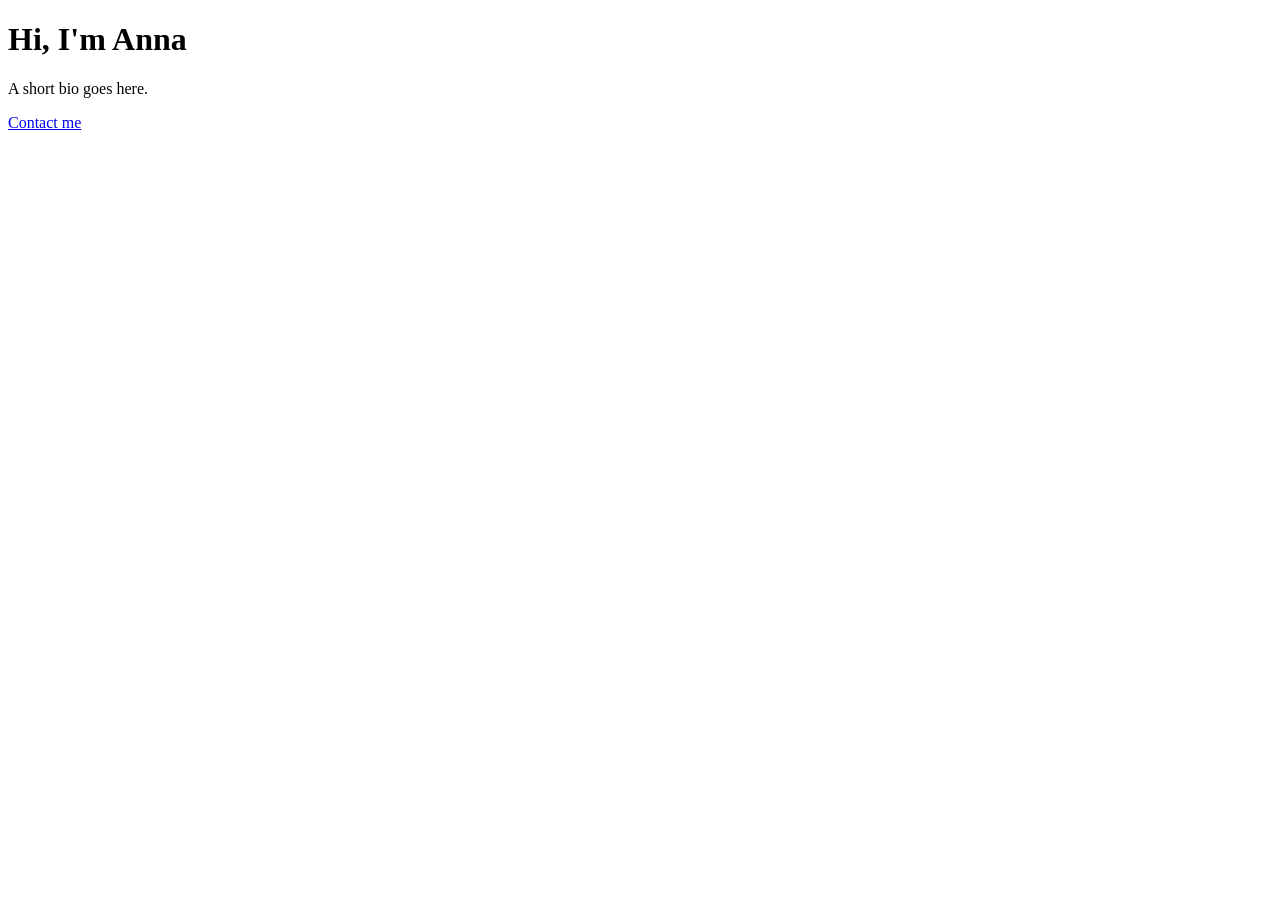
==== index.html @ ce901ad3 "Initial site" ====
<!doctype html>
<html lang="en">
<head>
  <meta charset="utf-8">
  <meta name="viewport" content="width=device-width, initial-scale=1">
  <title>Anna Mergoni</title>
</head>
<body>
  <h1>Hi, I'm Anna</h1>
  <p>A short bio goes here.</p>
  <a href="mailto:anna.mergoni@kuleuven.be">Contact me</a>
</body>
</html>
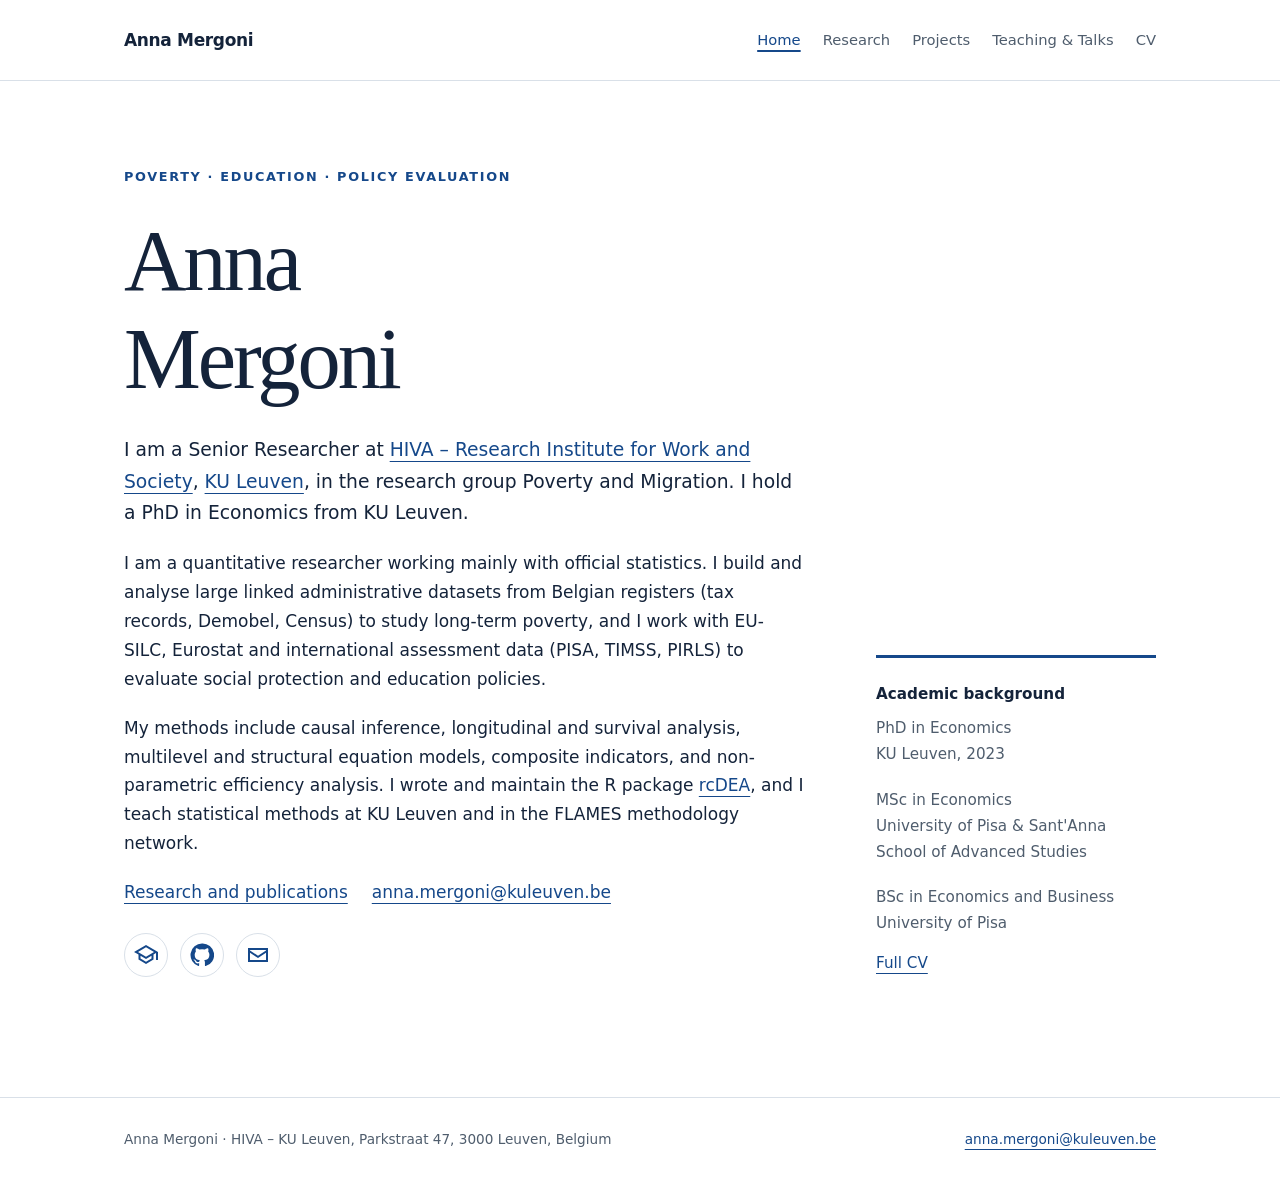
==== commit 45d725ed: "New academic website" ====
--- a/index.html
+++ b/index.html
@@ -1,13 +1,97 @@
-<!doctype html>
+<!DOCTYPE html>
 <html lang="en">
 <head>
   <meta charset="utf-8">
   <meta name="viewport" content="width=device-width, initial-scale=1">
   <title>Anna Mergoni</title>
+  <meta name="description" content="Anna Mergoni, Senior Researcher at HIVA – KU Leuven: poverty, social protection, education policy and efficiency analysis.">
+  <link href="style.css" rel="stylesheet">
 </head>
+
 <body>
-  <h1>Hi, I'm Anna</h1>
-  <p>A short bio goes here.</p>
-  <a href="mailto:anna.mergoni@kuleuven.be">Contact me</a>
+  <a class="skip" href="#main">Skip to content</a>
+
+  <header>
+    <div class="wrap bar">
+      <a class="name" href="index.html">Anna Mergoni</a>
+      <nav aria-label="Main navigation">
+        <a href="index.html" aria-current="page">Home</a>
+        <a href="research.html">Research</a>
+        <a href="projects.html">Projects</a>
+        <a href="teaching.html">Teaching &amp; Talks</a>
+        <a href="cv.html">CV</a>
+      </nav>
+    </div>
+  </header>
+
+  <main class="wrap" id="main">
+    <section class="hero">
+      <div>
+        <p class="eyebrow">Poverty · Education · Policy evaluation</p>
+
+        <h1>Anna<br>Mergoni</h1>
+
+        <p class="intro">
+          I am a Senior Researcher at
+          <a href="https://hiva.kuleuven.be/en/stafflist/00125884">HIVA – Research Institute for Work and Society</a>,
+          <a href="https://www.kuleuven.be/english/">KU Leuven</a>, in the research group Poverty and Migration.
+          I hold a PhD in Economics from KU Leuven.
+        </p>
+
+        <p>
+          I am a quantitative researcher working mainly with official statistics. I build and analyse
+          large linked administrative datasets from Belgian registers (tax records, Demobel, Census)
+          to study long-term poverty, and I work with EU-SILC, Eurostat and international assessment
+          data (PISA, TIMSS, PIRLS) to evaluate social protection and education policies.
+        </p>
+
+        <p>
+          My methods include causal inference, longitudinal and survival analysis, multilevel and
+          structural equation models, composite indicators, and non-parametric efficiency analysis.
+          I wrote and maintain the R package
+          <a href="https://cran.r-project.org/package=rcDEA">rcDEA</a>, and I teach statistical methods
+          at KU Leuven and in the FLAMES methodology network.
+        </p>
+
+        <div class="cta">
+          <a href="research.html">Research and publications</a>
+          <a href="mailto:anna.mergoni@kuleuven.be">anna.mergoni@kuleuven.be</a>
+        </div>
+
+        <nav class="profiles" aria-label="Academic profiles">
+          <a class="profile-icon" href="https://scholar.google.com/citations?user=0TyeB5MAAAAJ" aria-label="Google Scholar profile" title="Google Scholar">
+            <svg viewBox="0 0 24 24" aria-hidden="true" focusable="false">
+              <path d="M12 2 0 9l4.5 2.6v5L12 21l7.5-4.4v-5L22 10.1V17h2V9L12 2Zm0 2.3L20 9l-8 4.7L4 9l8-4.7Zm-5.5 8.5 5.5 3.2 5.5-3.2v2.7L12 18.7l-5.5-3.2v-2.7Z"/>
+            </svg>
+          </a>
+          <a class="profile-icon" href="https://github.com/amergoni" aria-label="GitHub profile" title="GitHub">
+            <svg viewBox="0 0 24 24" aria-hidden="true" focusable="false">
+              <path d="M12 .5a11.5 11.5 0 0 0-3.64 22.41c.58.1.79-.25.79-.56v-2c-3.2.7-3.88-1.37-3.88-1.37-.52-1.33-1.28-1.69-1.28-1.69-1.05-.71.08-.7.08-.7 1.16.08 1.77 1.19 1.77 1.19 1.03 1.77 2.7 1.26 3.36.96.1-.75.4-1.26.73-1.55-2.55-.29-5.24-1.28-5.24-5.68 0-1.26.45-2.28 1.19-3.09-.12-.29-.52-1.46.11-3.05 0 0 .97-.31 3.17 1.18a11 11 0 0 1 5.77 0c2.2-1.49 3.17-1.18 3.17-1.18.63 1.59.23 2.76.11 3.05.74.81 1.19 1.83 1.19 3.09 0 4.41-2.69 5.39-5.25 5.67.41.36.78 1.06.78 2.14v3.17c0 .31.21.67.8.56A11.5 11.5 0 0 0 12 .5Z"/>
+            </svg>
+          </a>
+          <a class="profile-icon" href="mailto:anna.mergoni@kuleuven.be" aria-label="Email" title="Email">
+            <svg viewBox="0 0 24 24" aria-hidden="true" focusable="false">
+              <path d="M2 5h20v14H2V5Zm2 2v.4l8 5.3 8-5.3V7H4Zm16 2.8-8 5.3-8-5.3V17h16V9.8Z"/>
+            </svg>
+          </a>
+        </nav>
+      </div>
+
+      <aside>
+        <strong>Academic background</strong>
+        <p>PhD in Economics<br>KU Leuven, 2023</p>
+        <p>MSc in Economics<br>University of Pisa &amp; Sant'Anna School of Advanced Studies</p>
+        <p>BSc in Economics and Business<br>University of Pisa</p>
+        <a href="cv.html">Full CV</a>
+      </aside>
+    </section>
+  </main>
+
+  <footer>
+    <div class="wrap">
+      <span>Anna Mergoni · HIVA – KU Leuven, Parkstraat 47, 3000 Leuven, Belgium</span>
+      <a href="mailto:anna.mergoni@kuleuven.be">anna.mergoni@kuleuven.be</a>
+    </div>
+  </footer>
 </body>
 </html>
--- a/style.css
+++ b/style.css
@@ -0,0 +1,177 @@
+/* Anna Mergoni — personal academic website */
+
+:root {
+  --ink: #14233a;
+  --muted: #4f5d6d;
+  --accent: #15488a;
+  --line: #d9e0e8;
+  --pale: #f1f5fa;
+  --paper: #ffffff;
+}
+
+* { box-sizing: border-box; }
+
+html { scroll-behavior: smooth; scroll-padding-top: 100px; }
+
+body {
+  margin: 0;
+  color: var(--ink);
+  background: var(--paper);
+  font: 17px/1.7 system-ui, -apple-system, BlinkMacSystemFont, "Segoe UI", sans-serif;
+}
+
+a { color: var(--accent); text-underline-offset: 5px; }
+a:hover { color: var(--ink); }
+a:focus-visible, summary:focus-visible { outline: 3px solid var(--accent); outline-offset: 6px; }
+
+h1, h2, h3, p { margin-top: 0; }
+h1, h2, h3 { font-family: Georgia, "Times New Roman", serif; font-weight: 400; line-height: 1.14; }
+h1 { font-size: clamp(3rem, 7vw, 5.4rem); letter-spacing: -.035em; margin-bottom: 25px; }
+h2 { font-size: clamp(1.8rem, 3.5vw, 2.5rem); letter-spacing: -.02em; margin-bottom: 18px; }
+h3 { font-size: 1.5rem; margin-bottom: 12px; }
+p { margin-bottom: 20px; }
+
+.wrap { max-width: 1120px; margin: auto; padding: 0 44px; }
+
+.skip { position: absolute; top: -100px; }
+.skip:focus { top: 10px; z-index: 10; background: #fff; padding: 10px; }
+
+/* Header */
+header {
+  background: rgba(255, 255, 255, .97);
+  border-bottom: 1px solid var(--line);
+  position: sticky;
+  top: 0;
+  z-index: 5;
+}
+.bar { display: flex; justify-content: space-between; align-items: center; gap: 20px; min-height: 80px; }
+.name { font-weight: 650; letter-spacing: -.02em; color: var(--ink); text-decoration: none; }
+nav { display: flex; gap: 22px; flex-wrap: wrap; }
+nav a { font-size: .92rem; text-decoration: none; color: var(--muted); }
+nav a:hover { text-decoration: underline; }
+nav a[aria-current=page] { color: var(--accent); text-decoration: underline; text-decoration-thickness: 2px; }
+
+/* Home */
+.hero { padding: 85px 0 80px; display: grid; grid-template-columns: 1fr 280px; gap: 70px; }
+.eyebrow {
+  color: var(--accent);
+  font-size: .8rem;
+  letter-spacing: .13em;
+  text-transform: uppercase;
+  font-weight: 650;
+  margin-bottom: 24px;
+}
+.intro { font-size: 1.17rem; max-width: 700px; }
+.hero > div > p { max-width: 700px; }
+.hero aside {
+  align-self: end;
+  border-top: 3px solid var(--accent);
+  padding-top: 24px;
+  color: var(--muted);
+  font-size: .95rem;
+}
+.hero aside strong { display: block; color: var(--ink); margin-bottom: 8px; font-weight: 600; }
+.hero aside p:last-of-type { margin-bottom: 14px; }
+.cta { display: flex; gap: 24px; flex-wrap: wrap; }
+
+.profiles { display: flex; align-items: center; gap: 12px; margin-top: 26px; }
+.profile-icon {
+  display: inline-flex;
+  align-items: center;
+  justify-content: center;
+  width: 44px;
+  height: 44px;
+  border: 1px solid var(--line);
+  border-radius: 50%;
+  color: var(--accent);
+  text-decoration: none;
+  transition: color 150ms ease, background-color 150ms ease, border-color 150ms ease;
+}
+.profile-icon:hover { color: #fff; background: var(--accent); border-color: var(--accent); }
+.profile-icon svg { display: block; width: 24px; height: 24px; fill: currentColor; }
+
+/* Inner pages */
+.page-head { padding: 55px 0 25px; max-width: 820px; }
+.page-head h1 { font-size: clamp(2.6rem, 6vw, 4.2rem); }
+.page-head p { color: var(--muted); }
+
+.jump { display: flex; gap: 22px; flex-wrap: wrap; padding: 0 0 30px; font-size: .95rem; }
+
+.section { padding: 42px 0; border-top: 1px solid var(--line); }
+
+/* Research focus panel */
+.focus {
+  background: var(--pale);
+  border-top: 3px solid var(--accent);
+  padding: 30px;
+  margin: 0 0 38px;
+}
+.focus-grid { display: grid; grid-template-columns: repeat(3, 1fr); gap: 28px 34px; }
+.focus-item h3 { font: 650 1.1rem/1.4 system-ui, -apple-system, sans-serif; margin: 0 0 10px; }
+.focus-item p { font-size: .98rem; line-height: 1.65; color: #3e4c5c; margin: 0; }
+
+/* Publications */
+.publication { padding: 14px 0; border-top: 1px solid var(--line); }
+.publication:first-of-type { border-top: 0; }
+.publication h3 { font: 600 1rem/1.5 system-ui, -apple-system, sans-serif; margin: 0 0 4px; }
+.publication h3 a { color: var(--ink); text-decoration: none; }
+.publication h3 a:hover { color: var(--accent); text-decoration: underline; }
+.publication p { color: var(--muted); font-size: .94rem; line-height: 1.55; margin: 0 0 4px; }
+.publication em { color: var(--ink); }
+.links { display: flex; gap: 15px; flex-wrap: wrap; font-size: .9rem; }
+.label { font-size: .8rem; color: var(--accent); font-weight: 600; letter-spacing: .04em; text-transform: uppercase; }
+
+/* Projects */
+.project { max-width: 880px; padding: 28px 0; border-top: 1px solid var(--line); }
+.project h3 { line-height: 1.3; margin: 0 0 8px; }
+.project h3 a { color: var(--ink); text-decoration: none; }
+.project h3 a:hover { color: var(--accent); text-decoration: underline; }
+.project p.label { color: var(--accent); margin: 0 0 8px; }
+.project .meta { color: var(--accent); font-size: .95rem; margin: 0 0 12px; }
+.project p { color: var(--muted); margin-bottom: 12px; }
+
+/* Teaching & CV rows */
+.course { display: grid; grid-template-columns: 150px 1fr; gap: 25px; padding: 20px 0; border-top: 1px solid var(--line); }
+.course h3 { font: 600 1.05rem/1.5 system-ui, -apple-system, sans-serif; margin: 0 0 6px; }
+.course h3 a { color: var(--ink); text-decoration: none; }
+.course h3 a:hover { color: var(--accent); text-decoration: underline; }
+.course p { margin: 0; color: var(--muted); font-size: .95rem; }
+.date { color: var(--accent); font-size: .9rem; }
+
+.cv-grid { display: grid; grid-template-columns: 220px 1fr; gap: 35px; padding: 25px 0; border-top: 1px solid var(--line); }
+.cv-grid h2 { font: 600 1.08rem/1.5 system-ui, -apple-system, sans-serif; letter-spacing: 0; margin: 0; }
+.entry { margin-bottom: 16px; }
+.entry:last-child { margin-bottom: 0; }
+.entry strong { display: block; font-weight: 600; }
+.entry span { color: var(--muted); font-size: .95rem; }
+
+.quiet { color: var(--muted); }
+
+footer { border-top: 1px solid var(--line); padding: 30px 0; margin-top: 40px; font-size: .85rem; color: var(--muted); }
+footer .wrap { display: flex; justify-content: space-between; gap: 20px; flex-wrap: wrap; }
+
+@media (max-width: 900px) {
+  .focus-grid { grid-template-columns: 1fr; gap: 24px; }
+}
+
+@media (max-width: 800px) {
+  .wrap { padding: 0 20px; }
+  .bar { flex-wrap: wrap; gap: 10px; padding-top: 16px; padding-bottom: 16px; min-height: 0; }
+  nav { gap: 16px; }
+  .hero { grid-template-columns: 1fr; gap: 30px; padding: 50px 0; }
+  .focus { padding: 22px; }
+  .course, .cv-grid { grid-template-columns: 1fr; gap: 6px; }
+  h1 { font-size: 3.4rem; }
+}
+
+@media (prefers-reduced-motion: reduce) {
+  html { scroll-behavior: auto; }
+  .profile-icon { transition: none; }
+}
+
+@media print {
+  header, footer, .jump { display: none; }
+  body { font-size: 11pt; }
+  .wrap { padding: 0; }
+  .hero, .section { padding: 20px 0; }
+}
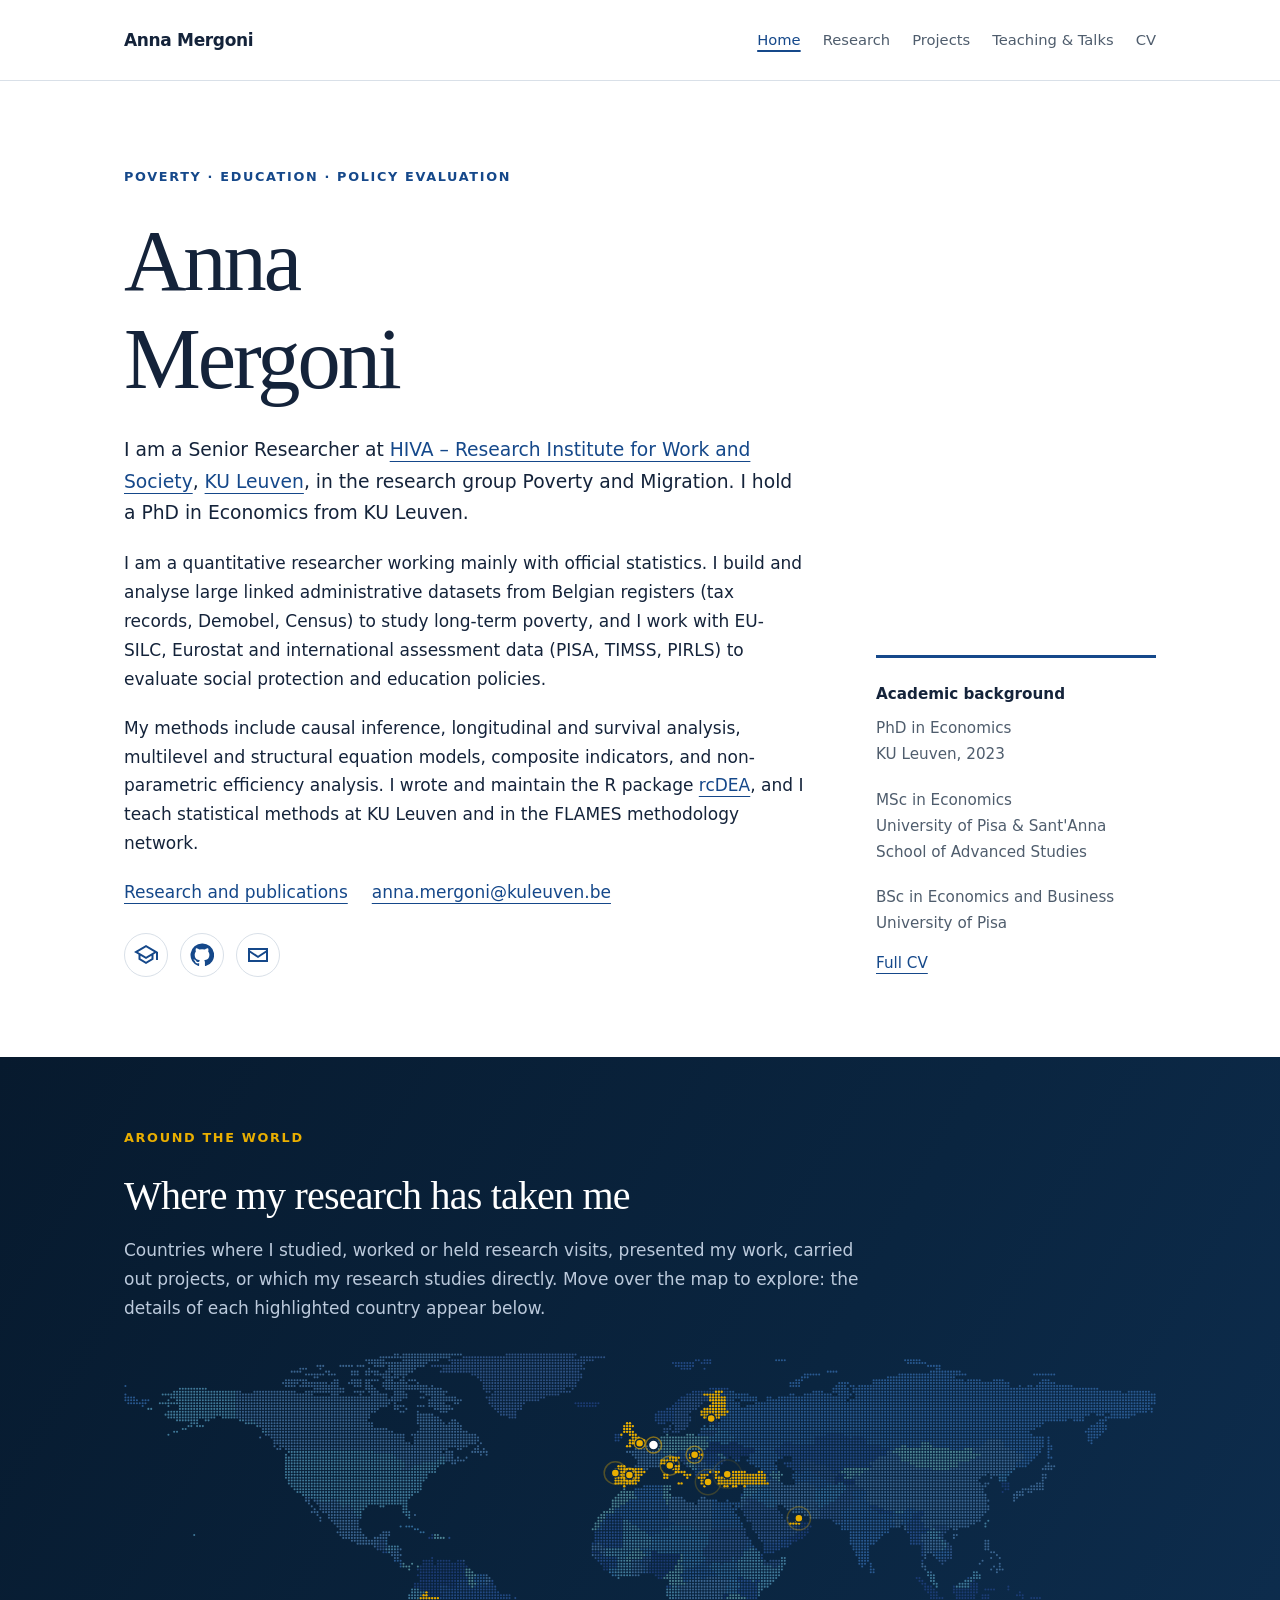
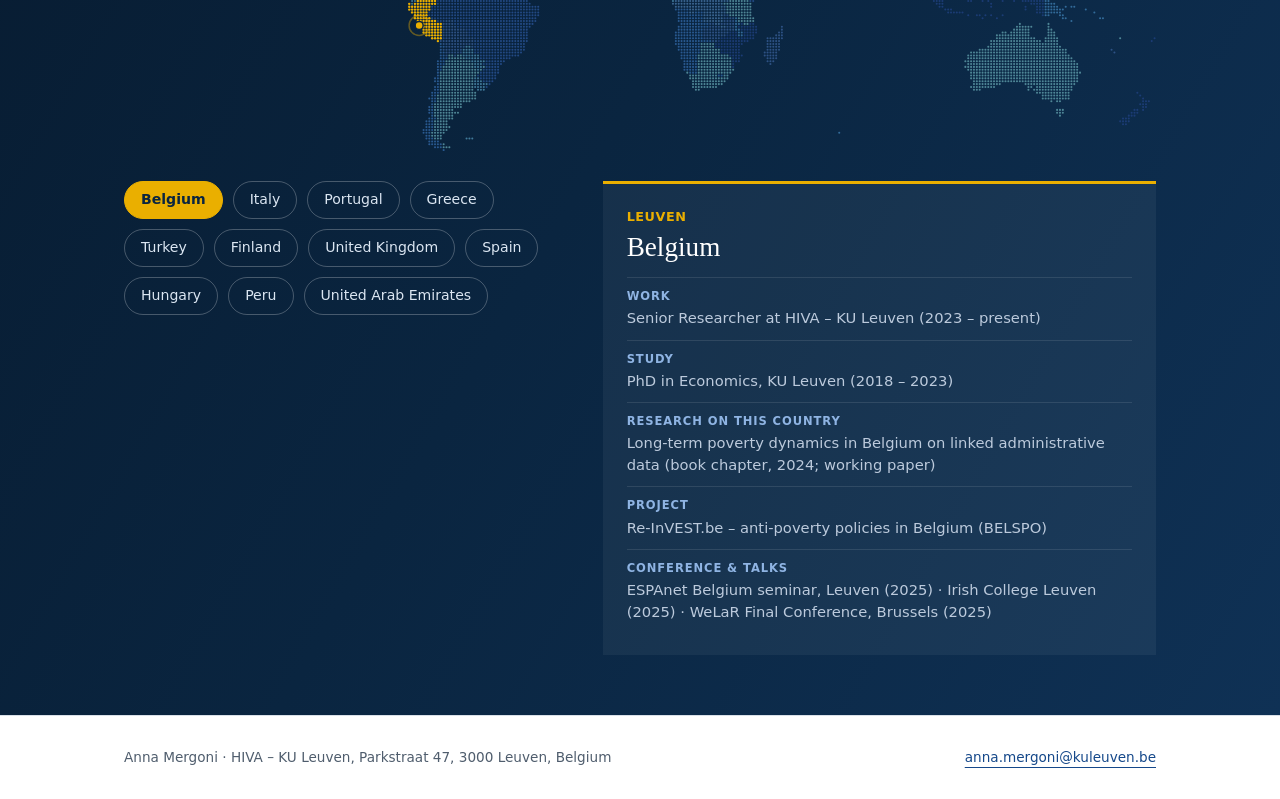
==== commit 6c8a7285: "Update website" ====
--- a/index.html
+++ b/index.html
@@ -24,8 +24,8 @@
     </div>
   </header>
 
-  <main class="wrap" id="main">
-    <section class="hero">
+  <main id="main">
+    <section class="wrap hero">
       <div>
         <p class="eyebrow">Poverty · Education · Policy evaluation</p>
 
@@ -85,7 +85,30 @@
         <a href="cv.html">Full CV</a>
       </aside>
     </section>
+
+    <section class="places" aria-labelledby="places-title">
+      <div class="wrap">
+        <div class="places-head">
+          <p class="eyebrow">Around the world</p>
+          <h2 id="places-title">Where my research has taken me</h2>
+          <p>Countries where I studied, worked or held research visits, presented my work, carried out
+            projects, or which my research studies directly. Move over the map to explore: the details of
+            each highlighted country appear below.</p>
+        </div>
+        <div class="map-frame">
+          <canvas id="world-canvas" role="img" aria-label="World map highlighting the countries connected to my work. The same information is available through the country buttons below."></canvas>
+          <div class="map-tip" id="map-tip" hidden></div>
+        </div>
+        <div class="places-grid">
+          <div class="place-list" id="place-list" role="group" aria-label="Countries"></div>
+          <div class="place-panel" id="place-panel" aria-live="polite"></div>
+        </div>
+      </div>
+    </section>
   </main>
+
+  <script src="world-dots.js"></script>
+  <script src="map.js"></script>
 
   <footer>
     <div class="wrap">
--- a/style.css
+++ b/style.css
@@ -52,7 +52,7 @@
 nav a[aria-current=page] { color: var(--accent); text-decoration: underline; text-decoration-thickness: 2px; }
 
 /* Home */
-.hero { padding: 85px 0 80px; display: grid; grid-template-columns: 1fr 280px; gap: 70px; }
+.hero { padding-top: 85px; padding-bottom: 80px; display: grid; grid-template-columns: 1fr 280px; gap: 70px; }
 .eyebrow {
   color: var(--accent);
   font-size: .8rem;
@@ -158,7 +158,7 @@
   .wrap { padding: 0 20px; }
   .bar { flex-wrap: wrap; gap: 10px; padding-top: 16px; padding-bottom: 16px; min-height: 0; }
   nav { gap: 16px; }
-  .hero { grid-template-columns: 1fr; gap: 30px; padding: 50px 0; }
+  .hero { grid-template-columns: 1fr; gap: 30px; padding-top: 50px; padding-bottom: 50px; }
   .focus { padding: 22px; }
   .course, .cv-grid { grid-template-columns: 1fr; gap: 6px; }
   h1 { font-size: 3.4rem; }
@@ -175,3 +175,124 @@
   .wrap { padding: 0; }
   .hero, .section { padding: 20px 0; }
 }
+
+/* Home: map of places (canvas drawn by map.js) */
+.places {
+  --gold: #eaaf00;
+  background: linear-gradient(120deg, #071a2e 0%, #0a2540 50%, #0f3155 100%);
+  color: #bccadc;
+  padding: 70px 0 60px;
+  margin-bottom: -40px;
+}
+.places .eyebrow { color: var(--gold); }
+.places h2 { color: #fff; }
+.places-head { max-width: 760px; margin-bottom: 30px; }
+.map-frame { position: relative; }
+#world-canvas { display: block; width: 100%; }
+.map-tip {
+  position: absolute;
+  transform: translate(-50%, calc(-100% - 16px));
+  background: #0a2540;
+  border: 1px solid var(--gold);
+  color: #fff;
+  padding: 6px 12px;
+  font-size: .82rem;
+  line-height: 1.4;
+  white-space: nowrap;
+  pointer-events: none;
+  box-shadow: 0 8px 24px rgba(0, 0, 0, .35);
+}
+.map-tip strong { display: block; font-weight: 600; }
+.map-tip span { color: #c9d6e4; font-size: .76rem; }
+
+.places-grid { display: grid; grid-template-columns: 1fr 1.25fr; gap: 36px; align-items: start; margin-top: 30px; }
+.place-panel {
+  background: rgba(255, 255, 255, .05);
+  border-top: 3px solid var(--gold);
+  padding: 22px 24px;
+}
+.place-panel .label { color: var(--gold); margin-bottom: 4px; }
+.place-panel h3 { color: #fff; font-size: 1.7rem; margin-bottom: 14px; }
+.place-panel ul { list-style: none; padding: 0; margin: 0; }
+.place-panel li { font-size: .92rem; line-height: 1.5; padding: 10px 0; border-top: 1px solid rgba(255, 255, 255, .1); }
+.tag { display: block; font-size: .72rem; font-weight: 650; letter-spacing: .08em; text-transform: uppercase; color: #8fb4e3; margin-bottom: 2px; }
+
+.place-list { display: flex; flex-wrap: wrap; gap: 10px; align-content: flex-start; }
+.place-list button {
+  font: inherit;
+  font-size: .88rem;
+  color: #dbe6f2;
+  background: transparent;
+  border: 1px solid rgba(255, 255, 255, .25);
+  border-radius: 999px;
+  padding: 6px 16px;
+  cursor: pointer;
+}
+.place-list button:hover { border-color: var(--gold); color: #fff; }
+.place-list button[aria-pressed=true] { background: var(--gold); border-color: var(--gold); color: #0a2540; font-weight: 600; }
+.place-list button:focus-visible { outline: 3px solid var(--gold); outline-offset: 3px; }
+
+@media (max-width: 900px) {
+  .places-grid { grid-template-columns: 1fr; gap: 20px; }
+}
+
+/* CV: Gantt-style timeline. Bars are placed with --s (start) and --e (end) as decimal years on a 2014–2028 axis. */
+.visually-hidden { position: absolute; width: 1px; height: 1px; overflow: hidden; clip: rect(0 0 0 0); white-space: nowrap; }
+.timeline-wrap { overflow-x: auto; margin: 10px 0 40px; padding-bottom: 6px; }
+.timeline {
+  --from: 2014;
+  --span: 14;
+  --label: 150px;
+  position: relative;
+  min-width: 760px;
+  padding: 34px 0 6px;
+  border-top: 1px solid var(--line);
+  border-bottom: 1px solid var(--line);
+  background-image: repeating-linear-gradient(90deg, var(--line) 0 1px, transparent 1px calc(100% / 7));
+  background-position: var(--label) 0;
+  background-size: calc(100% - var(--label)) 100%;
+  background-repeat: no-repeat;
+}
+.tl-axis { position: absolute; top: 8px; left: var(--label); right: 0; height: 20px; font-size: .78rem; color: var(--muted); }
+.tl-axis span[style] { position: absolute; left: calc((var(--s) - var(--from)) / var(--span) * 100%); transform: translateX(4px); }
+.tl-row { display: grid; grid-template-columns: var(--label) 1fr; align-items: center; min-height: 34px; }
+.tl-row.tl-first { margin-top: 10px; }
+.tl-label { font-size: .85rem; font-weight: 600; color: var(--ink); padding-right: 12px; }
+.tl-track { position: relative; height: 34px; }
+.tl-bar {
+  --c: var(--accent);
+  position: absolute;
+  top: 5px;
+  height: 24px;
+  left: calc((var(--s) - var(--from)) / var(--span) * 100%);
+  width: calc((var(--e) - var(--s)) / var(--span) * 100%);
+  background: var(--c);
+  border-radius: 4px;
+  color: #fff;
+  font-size: .78rem;
+  line-height: 24px;
+  white-space: nowrap;
+}
+.tl-bar > span { padding: 0 8px; display: block; overflow: hidden; text-overflow: ellipsis; }
+.tl-bar.out > span { position: absolute; left: 100%; overflow: visible; color: var(--ink); padding-left: 6px; }
+.tl-bar.now { background: linear-gradient(90deg, var(--c) 75%, color-mix(in srgb, var(--c) 35%, #fff)); }
+.tl-edu .tl-bar { --c: #15488a; }
+.tl-pos .tl-bar { --c: #2f7d8c; }
+.tl-vis .tl-bar { --c: #c99405; }
+.tl-proj .tl-bar { --c: #6f8fb8; }
+.tl-now {
+  position: absolute;
+  top: 26px;
+  bottom: 0;
+  left: calc(var(--label) + (100% - var(--label)) * (var(--s) - 2014) / 14);
+  border-left: 2px dashed #b3261e;
+}
+.tl-now span { position: absolute; top: -20px; left: -18px; font-size: .72rem; color: #b3261e; font-weight: 600; }
+.tl-hint { display: none; font-size: .8rem; color: var(--muted); margin: 0 0 6px; }
+@media (max-width: 800px) {
+  .tl-hint { display: block; }
+  .timeline { --label: 110px; }
+  .tl-label { position: sticky; left: 0; z-index: 1; background: var(--paper); align-self: stretch; display: flex; align-items: center; font-size: .78rem; }
+}
+.tl-axis span[style]:last-child { transform: translateX(calc(-100% - 4px)); }
+.tl-bar.left > span { position: absolute; right: 100%; overflow: visible; color: var(--ink); padding-right: 6px; }
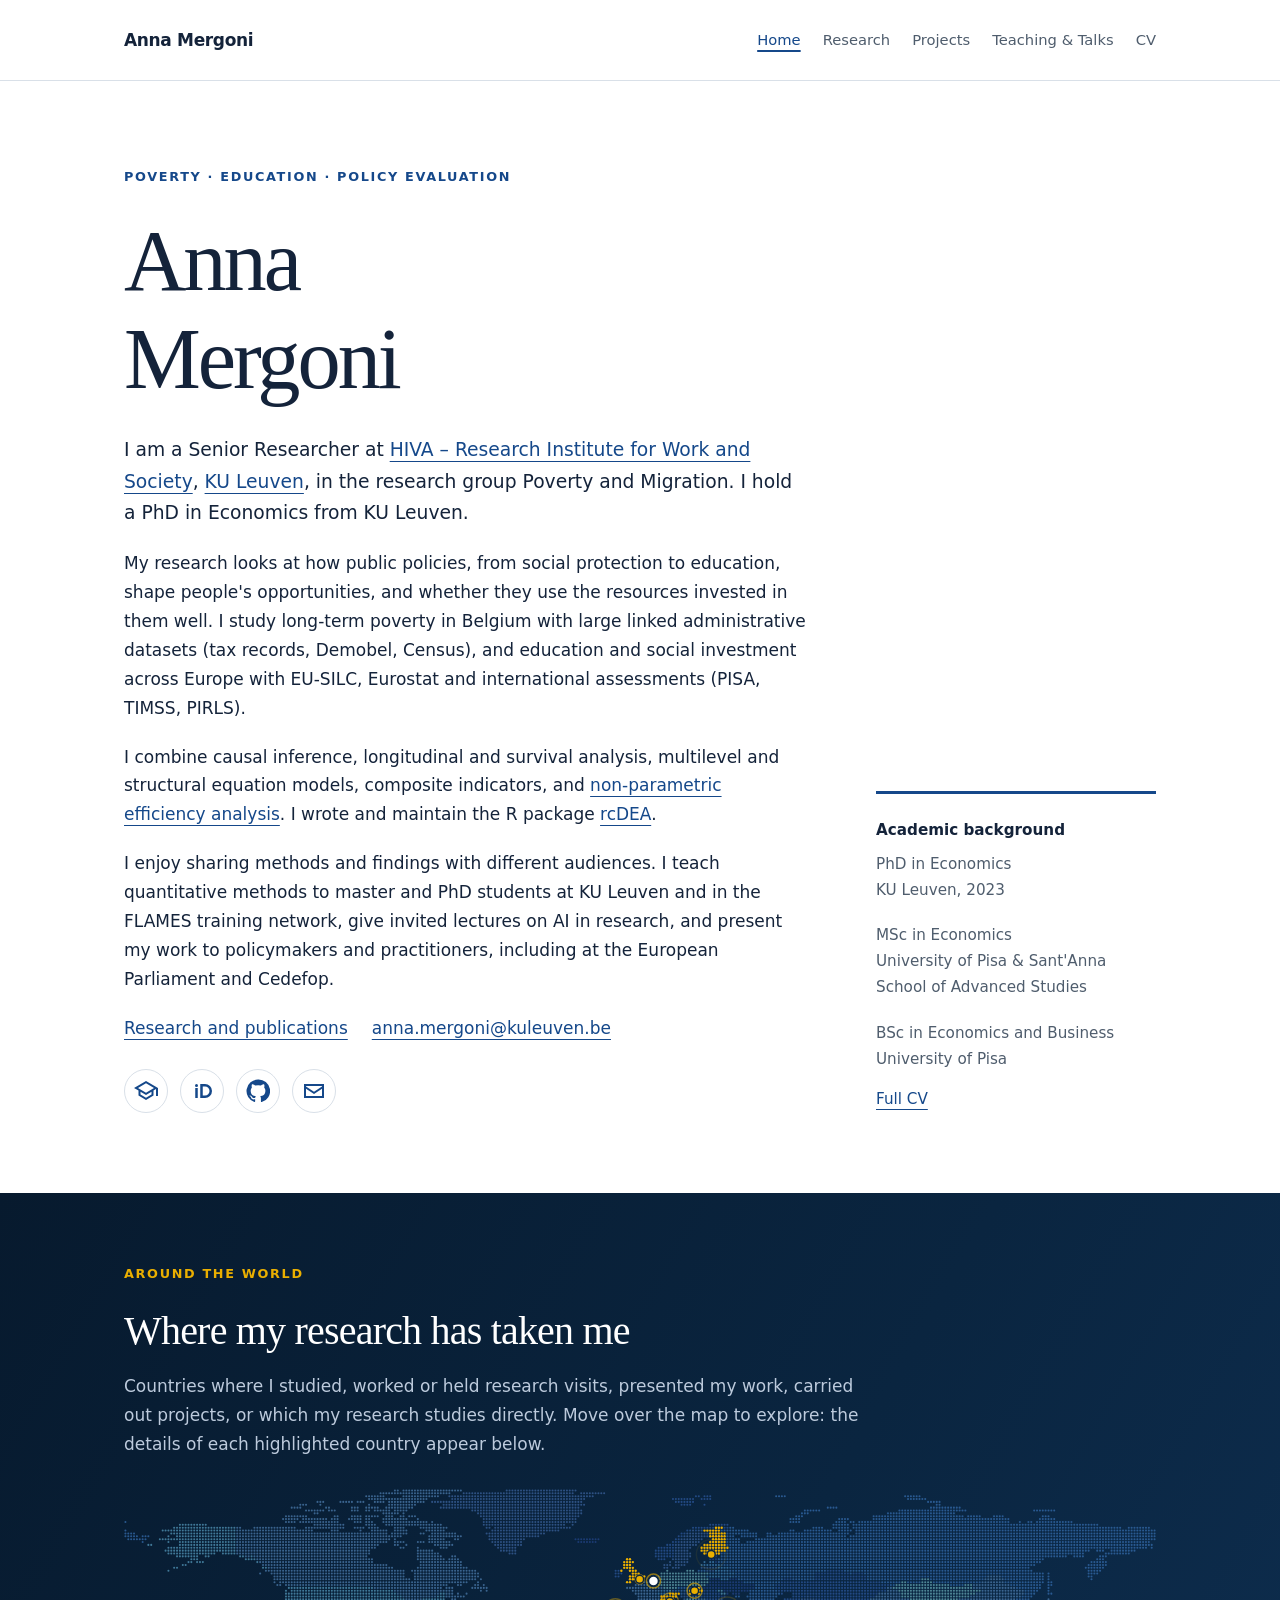
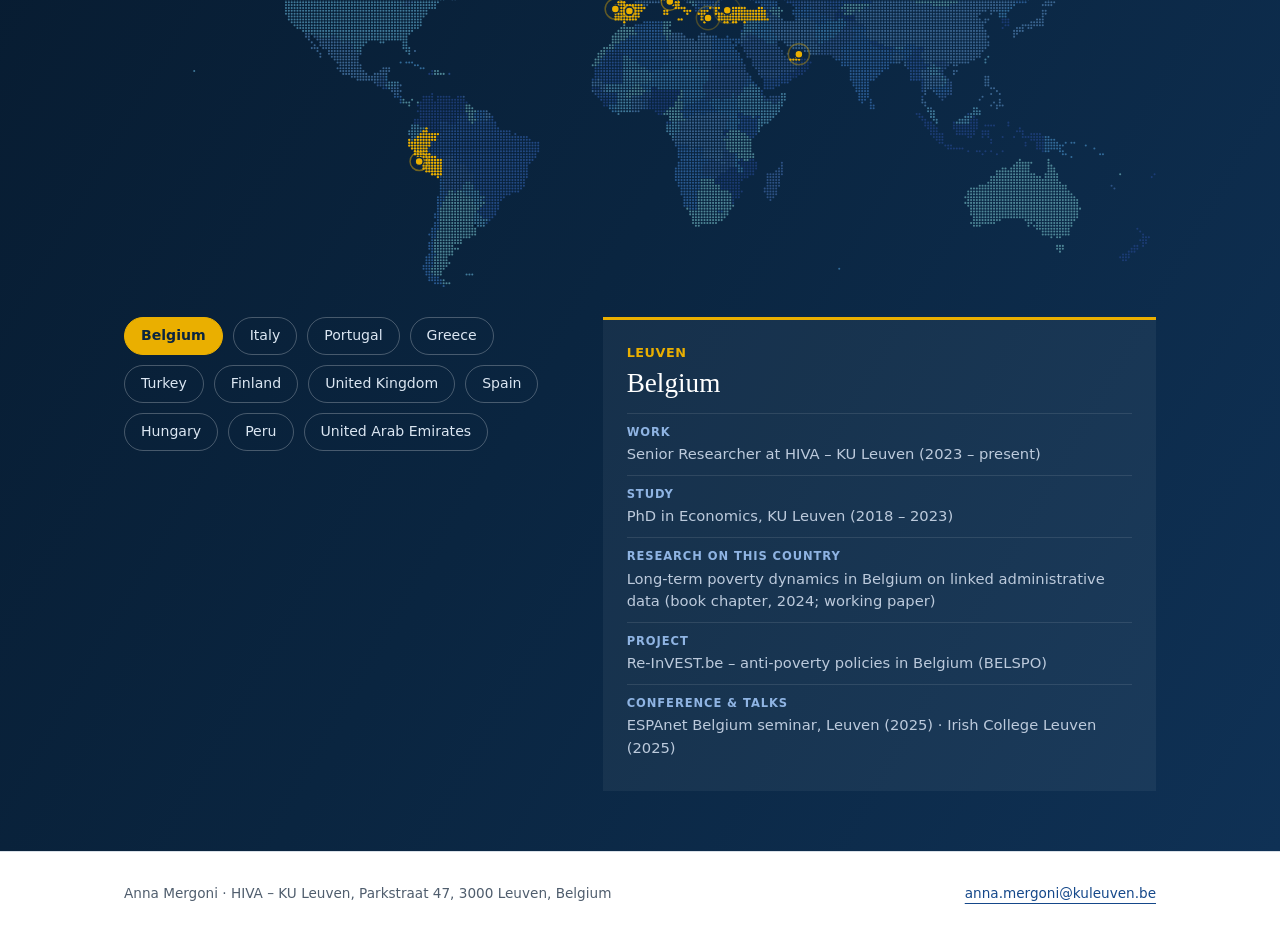
==== commit ac7bd754: "Update" ====
--- a/index.html
+++ b/index.html
@@ -39,18 +39,26 @@
         </p>
 
         <p>
-          I am a quantitative researcher working mainly with official statistics. I build and analyse
-          large linked administrative datasets from Belgian registers (tax records, Demobel, Census)
-          to study long-term poverty, and I work with EU-SILC, Eurostat and international assessment
-          data (PISA, TIMSS, PIRLS) to evaluate social protection and education policies.
+          My research looks at how public policies, from social protection to education, shape people's
+          opportunities, and whether they use the resources invested in them well. I study long-term poverty
+          in Belgium with large linked administrative datasets (tax records, Demobel, Census), and education
+          and social investment across Europe with EU-SILC, Eurostat and international assessments
+          (PISA, TIMSS, PIRLS).
         </p>
 
         <p>
-          My methods include causal inference, longitudinal and survival analysis, multilevel and
-          structural equation models, composite indicators, and non-parametric efficiency analysis.
+          I combine causal inference, longitudinal and survival analysis, multilevel and structural
+          equation models, composite indicators, and
+          <a href="efficiency.html">non-parametric efficiency analysis</a>.
           I wrote and maintain the R package
-          <a href="https://cran.r-project.org/package=rcDEA">rcDEA</a>, and I teach statistical methods
-          at KU Leuven and in the FLAMES methodology network.
+          <a href="https://cran.r-project.org/package=rcDEA">rcDEA</a>.
+        </p>
+
+        <p>
+          I enjoy sharing methods and findings with different audiences. I teach quantitative methods to
+          master and PhD students at KU Leuven and in the FLAMES training network, give invited lectures
+          on AI in research, and present my work to policymakers and practitioners, including at the
+          European Parliament and Cedefop.
         </p>
 
         <div class="cta">
@@ -62,6 +70,12 @@
           <a class="profile-icon" href="https://scholar.google.com/citations?user=0TyeB5MAAAAJ" aria-label="Google Scholar profile" title="Google Scholar">
             <svg viewBox="0 0 24 24" aria-hidden="true" focusable="false">
               <path d="M12 2 0 9l4.5 2.6v5L12 21l7.5-4.4v-5L22 10.1V17h2V9L12 2Zm0 2.3L20 9l-8 4.7L4 9l8-4.7Zm-5.5 8.5 5.5 3.2 5.5-3.2v2.7L12 18.7l-5.5-3.2v-2.7Z"/>
+            </svg>
+          </a>
+          <a class="profile-icon" href="https://orcid.org/0000-0002-9128-5341" aria-label="ORCID profile" title="ORCID">
+            <svg viewBox="0 0 24 24" aria-hidden="true" focusable="false">
+              <circle cx="6.5" cy="6.5" r="1.5"/>
+              <path d="M5.25 9h2.5v10h-2.5V9Zm5-4H15a7 7 0 0 1 0 14h-4.75V5Zm2.5 2.5v9H15a4.5 4.5 0 0 0 0-9h-2.25Z"/>
             </svg>
           </a>
           <a class="profile-icon" href="https://github.com/amergoni" aria-label="GitHub profile" title="GitHub">
--- a/style.css
+++ b/style.css
@@ -296,3 +296,101 @@
 }
 .tl-axis span[style]:last-child { transform: translateX(calc(-100% - 4px)); }
 .tl-bar.left > span { position: absolute; right: 100%; overflow: visible; color: var(--ink); padding-right: 6px; }
+
+/* Efficiency explainer (efficiency.html) */
+.page-head .eyebrow { margin-bottom: 14px; }
+.dea { border-top: 3px solid var(--accent); background: var(--pale); padding: 24px 26px 26px; margin-bottom: 30px; }
+.dea-controls { display: flex; flex-wrap: wrap; gap: 18px 36px; margin-bottom: 18px; }
+.dea-control-label { display: block; font-size: .78rem; font-weight: 650; letter-spacing: .08em; text-transform: uppercase; color: var(--muted); margin: 0 0 8px; }
+.segmented { display: inline-flex; flex-wrap: wrap; border: 1px solid var(--accent); border-radius: 6px; overflow: hidden; }
+.segmented button, .dea-buttons button {
+  font: inherit;
+  font-size: .88rem;
+  padding: 7px 14px;
+  border: 0;
+  background: #fff;
+  color: var(--accent);
+  cursor: pointer;
+}
+.segmented button + button { border-left: 1px solid var(--accent); }
+.segmented button[aria-pressed=true] { background: var(--accent); color: #fff; }
+.segmented button:focus-visible, .dea-buttons button:focus-visible, .dea-ranking button:focus-visible { outline: 3px solid var(--accent); outline-offset: 2px; }
+
+.dea-grid-layout { display: grid; grid-template-columns: minmax(0, 1fr) 300px; gap: 28px; align-items: start; }
+.dea-figure { margin: 0; background: #fff; border: 1px solid var(--line); padding: 10px 10px 14px; }
+#dea-chart { display: block; width: 100%; height: auto; touch-action: none; user-select: none; }
+.dea-grid line { stroke: var(--line); stroke-width: 1; }
+.dea-grid text { fill: var(--muted); font-size: 12px; }
+.dea-grid .dea-axis-title { fill: var(--ink); font-size: 13px; font-weight: 600; }
+.dea-area { fill: rgba(21, 72, 138, .07); }
+.dea-frontier { fill: none; stroke: var(--accent); stroke-width: 3; stroke-linejoin: round; }
+.dea-proj { stroke: #c99405; stroke-width: 2.5; stroke-dasharray: 6 4; }
+.dea-arrowhead { fill: #c99405; }
+.dea-target { fill: #fff; stroke: #c99405; stroke-width: 2.5; }
+.dea-pt { cursor: grab; outline: none; }
+.dea-pt.dragging { cursor: grabbing; }
+.dea-pt .hit { fill: transparent; }
+.dea-pt .dot { fill: #fff; stroke: var(--accent); stroke-width: 2; transition: r 120ms ease; }
+.dea-pt text { font-size: 10px; font-weight: 700; fill: var(--accent); pointer-events: none; }
+.dea-pt.efficient .dot { fill: var(--accent); }
+.dea-pt.efficient text { fill: #fff; }
+.dea-pt.selected .dot { r: 12; stroke: #c99405; stroke-width: 3; }
+.dea-pt:focus-visible .dot { stroke: #c99405; stroke-width: 4; }
+
+.dea-figure figcaption { font-size: .82rem; color: var(--ink); padding: 6px 8px 0; line-height: 1.9; }
+.key { display: inline-block; width: 12px; height: 12px; border-radius: 50%; vertical-align: -1px; margin: 0 4px 0 10px; border: 2px solid var(--accent); }
+.key:first-child { margin-left: 0; }
+.key-frontier { border-radius: 0; height: 3px; width: 18px; border: 0; background: var(--accent); vertical-align: 3px; }
+.key-efficient { background: var(--accent); }
+.key-other { background: #fff; }
+.dea-buttons { display: flex; gap: 10px; flex-wrap: wrap; padding: 10px 8px 0; }
+.dea-buttons button { border: 1px solid var(--accent); border-radius: 6px; }
+.dea-buttons button:hover { background: var(--accent); color: #fff; }
+
+.dea-side { font-size: .93rem; }
+.dea-selected { background: #fff; border-left: 3px solid #c99405; padding: 14px 16px; margin-bottom: 20px; min-height: 170px; }
+.dea-selected .label { margin-bottom: 2px; }
+.dea-selected h3 { font-size: 1.45rem; margin-bottom: 8px; }
+.dea-selected p:last-child { margin: 0; color: var(--ink); line-height: 1.55; }
+.dea-ranking { list-style: none; margin: 0 0 18px; padding: 0; }
+.dea-ranking button {
+  display: grid;
+  grid-template-columns: 22px 1fr 44px;
+  align-items: center;
+  gap: 8px;
+  width: 100%;
+  font: inherit;
+  font-size: .85rem;
+  background: none;
+  border: 0;
+  padding: 3px 4px;
+  cursor: pointer;
+  color: var(--ink);
+}
+.dea-ranking button:hover, .dea-ranking button[aria-pressed=true] { background: #fff; }
+.dea-ranking .n { font-weight: 700; color: var(--accent); }
+.dea-ranking .meter { height: 8px; background: var(--line); border-radius: 4px; overflow: hidden; }
+.dea-ranking .meter span { display: block; height: 100%; background: var(--accent); }
+.dea-ranking .v { text-align: right; font-variant-numeric: tabular-nums; }
+.dea-model-note p { font-size: .88rem; color: var(--muted); margin: 0; }
+
+.explain-grid { display: grid; grid-template-columns: repeat(3, 1fr); gap: 34px; }
+.explain-grid h2 { font-size: 1.5rem; }
+.explain-grid p:not(.label) { color: var(--muted); font-size: .97rem; }
+.explain-wide { max-width: 820px; }
+.explain-wide p { color: var(--muted); }
+.code { background: #0f2340; color: #e6edf6; padding: 18px 20px; border-radius: 6px; overflow-x: auto; font-size: .85rem; line-height: 1.6; margin: 0 0 20px; }
+
+@media (max-width: 900px) {
+  .dea-grid-layout, .explain-grid { grid-template-columns: 1fr; }
+  .dea { padding: 18px 14px 20px; }
+  .dea-selected { min-height: 0; }
+}
+@media (max-width: 600px) {
+  .dea-grid text, .dea-grid .dea-axis-title { font-size: 16px; }
+  .dea-pt text { font-size: 13px; }
+  .dea-pt .dot { r: 12; }
+  .dea-pt.selected .dot { r: 15; }
+}
+.software-section { margin-top: 30px; padding-bottom: 0; }
+.software-section h2 { margin-bottom: 4px; }
